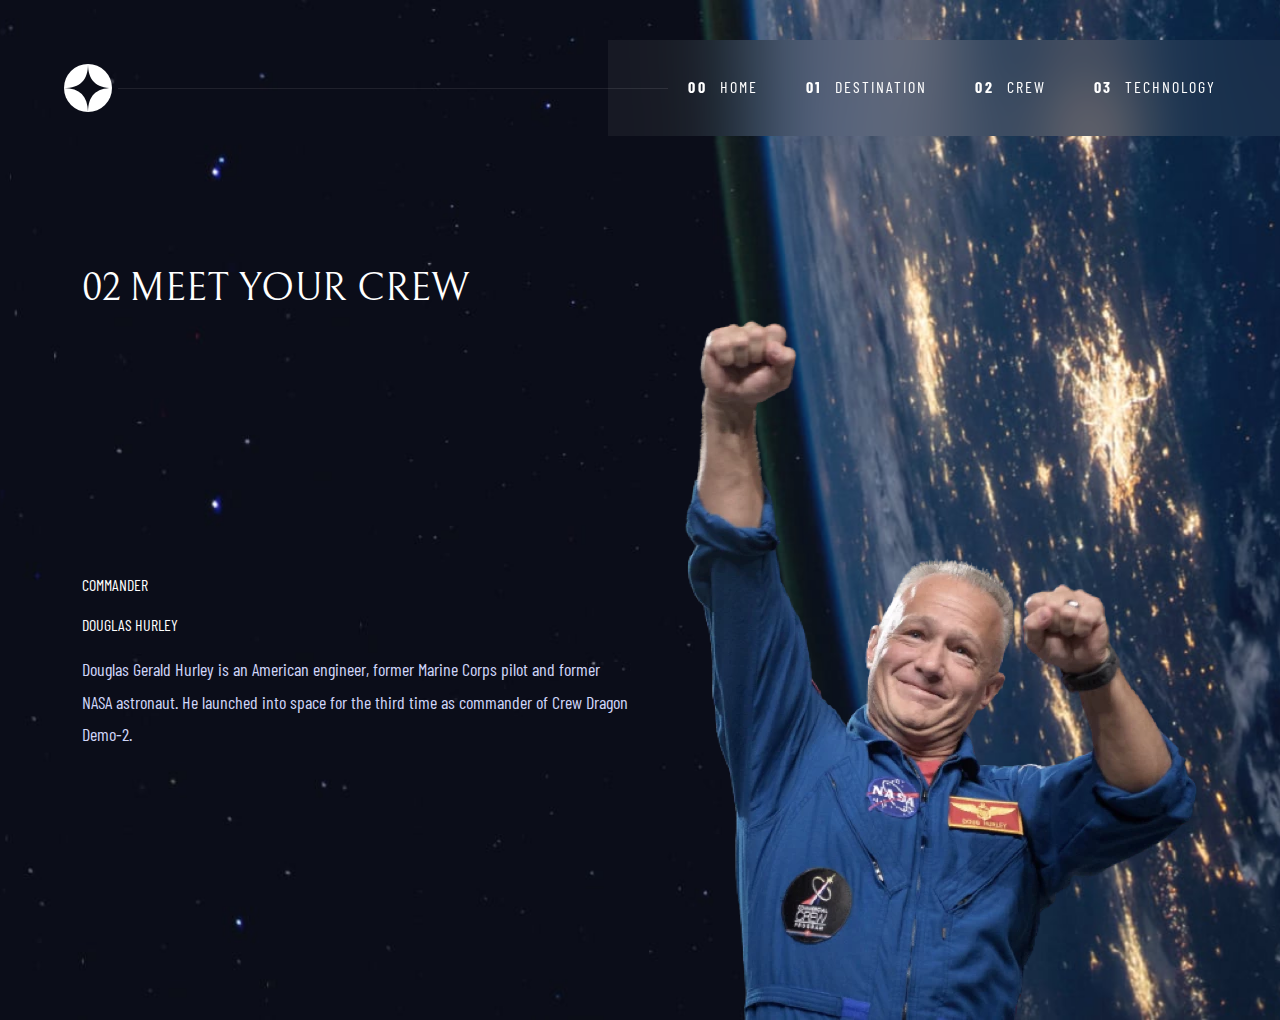
==== crew.html @ 9707c7c6 "adiciona página crew.html com informações sobre a tripulação e estrutura de navegação" ====
<!DOCTYPE html>
<html lang="pt-BR">

<head>
  <meta charset="UTF-8">
  <meta name="viewport" content="width=device-width, initial-scale=1.0">
  <link href="https://cdn.jsdelivr.net/npm/bootstrap@5.3.3/dist/css/bootstrap.min.css" rel="stylesheet"
    integrity="sha384-QWTKZyjpPEjISv5WaRU9OFeRpok6YctnYmDr5pNlyT2bRjXh0JMhjY6hW+ALEwIH" crossorigin="anonymous">
  <link rel="stylesheet" href="assets/css/main.css">
  <link rel="icon" type="image/png" sizes="32x32" href="./assets/image/shared/logo.svg">
  <title>Crew</title>
  <!-- <link rel="stylesheet" href="assets/css/style.css"> -->

</head>

<body class="crew__bg container-fluid p-0">
  <main>
    <header>
      <div class="content_nav">
        <div class="container_img">
          <a class="navbar-brand" href="#">
            <img src="./assets/image/shared/logo.svg" alt="Star">
          </a>
          <div class="line"></div>
        </div>
        <div class="nav nav-underline">
          <div class="nav_states">
            <a class="nav-link" href="index.html"><span class="num">00</span>Home</a>
          </div>
          <div class="nav_states">
            <a class="nav-link" href="destination.html"><span class="num">01</span>Destination</a>
          </div>
          <div class="nav_states">
            <a class="nav-link" aria-current="page" href="crew.html"><span class="num">02</span>Crew</a>
          </div>
          <div class="nav_states">
            <a class="nav-link" href="technology.html"><span class="num">03</span>Technology</a>
          </div>
        </div>
      </div>
    </header>

    <section class="container container_crew text-start">
      <!-- COMMANDER -->
      <section class="crewA" id="commander">
        <div class="subtitle_desination">
          <h1 class="text-start text-uppercase title_destination"><span class="number me-2">02</span>MEET YOUR CREW</h1>
        </div>
        <div class="row content__crew justify-content-between">
          <div class="col-6">
            <p class="position text-uppercase">Commander</p>
            <p class="text-start text-uppercase name">Douglas Hurley</p>
            <p class="text-start text_description">
              Douglas Gerald Hurley is an American engineer, former Marine Corps pilot and former NASA astronaut. He
              launched into space for the third time as commander of Crew Dragon Demo-2.
            </p>
          </div>
          <div class="col-6 text-end">
            <img class="img-fluid img img_crew" src="./assets/image/crew/image-douglas-hurley.webp"
              alt="Image of the moon">
          </div>
        </div>
      </section>

      <!-- MISSION SPECIALIST -->
      <section class="crewA" id="missionSpecialist" style="display: none;">
        <div class="subtitle_desination">
          <h1 class="text-start text-uppercase title_destination"><span class="number me-2">02</span>MEET YOUR CREW</h1>
        </div>
        <div class="row content__crew justify-content-between">
          <div class="col-6">
            <p class="position text-uppercase">Mission Specialist</p>
            <p class="text-start text-uppercase name">MARK SHUTTLEWORTH</p>
            <p class="text-start text_description">
              Mark Richard Shuttleworth is the founder and CEO of Canonical, the company behind the Linux-based Ubuntu
              operating system. Shuttleworth became the first South African to travel to space as a space tourist.
            </p>
          </div>
          <div class="col-6 text-end">
            <img class="img-fluid img img_crew" src="./assets/image/crew/image-mark-shuttleworth.png"
              alt="Image of the moon">
          </div>
        </div>
      </section>
      <!-- PILOT -->
      <section class="crewA" id="pilot" style="display: none;">
        <div class="subtitle_desination">
          <h1 class="text-start text-uppercase title_destination"><span class="number me-2">02</span>MEET YOUR CREW</h1>
        </div>
        <div class="row content__crew justify-content-between">
          <div class="col-6">
            <p class="position text-uppercase">Pilot</p>
            <p class="text-start text-uppercase name">Victor Glover</p>
            <p class="text-start text_description">
              Pilot on the first operational flight of the SpaceX Crew Dragon to the International Space Station. Glover
              is a commander in the U.S. Navy where he pilots an F/A-18.He was a crew member of Expedition 64, and
              served as a station systems flight engineer.
            </p>
          </div>
          <div class="col-6 text-end">
            <img class="img-fluid img img_crew img_pilot" src="./assets/image/crew/image-victor-glover.png"
              alt="Image of the moon">
          </div>
        </div>
      </section>
      <!-- FLIGHT ENGINEER -->
      <section class="crewA" id="flightEngineer" style="display: none;">
        <div class="subtitle_desination">
          <h1 class="text-start text-uppercase title_destination"><span class="number me-2">02</span>MEET YOUR CREW</h1>
        </div>
        <div class="row content__crew justify-content-between">
          <div class="col-6">
            <p class="position text-uppercase">Flight Engineer</p>
            <p class="text-start text-uppercase name">Anousheh Ansari</p>
            <p class="text-start text_description">
              Anousheh Ansari is an Iranian American engineer and co-founder of Prodea Systems. Ansari was the fourth
              self-funded space tourist, the first self-funded woman to fly to the ISS, and the first Iranian in space.
            </p>
          </div>
          <div class="col-6 text-end">
            <img class="img-fluid img img_crew img_engineer" src="./assets/image/crew/image-anousheh-ansari.png"
              alt="Image of the moon">
          </div>
        </div>
      </section>

      <div class="carousel-indicators">
      <nav class="sub_nav" aria-label="...">
        <ul class="carousel-indicators">
          <a class="page-item nav-link active" id="commander-link"></a>
          <a class="page-item nav-link" id="missionSpecialist-link"></a>
          <a class="page-item nav-link" id="pilot-link"></a>
          <a class="page-item nav-link" id="flightEngineer-link"></a>
        </ul>
      </nav>
    </div>
    </section>

    </section>





















  </main>
  <script src="https://code.jquery.com/jquery-3.5.1.slim.min.js"></script>
  <script src="https://cdn.jsdelivr.net/npm/@popperjs/core@2.5.4/dist/umd/popper.min.js"></script>
  <script src="https://stackpath.bootstrapcdn.com/bootstrap/4.5.2/js/bootstrap.min.js"></script>
  <script src="assets/js/crew.js"></script>
</body>

</html>
---- assets/css/main.css ----
/* Importing CSS files from the assets/css folder */
@import url('variaveis.css');
@import url('index.css');
@import url('typography.css');
@import url('colors.css');
---- assets/css/style.css ----
body {
  background-image: url('../image/home/background-home-desktop.jpg');
  background-size: cover;
  background-repeat: no-repeat;
  background-position: center;
  color: var(--white);
  font-family: var(--font-barlow);
}

.content_nav {
  display: flex;
  justify-content: space-between;
  align-items: center;
  padding-top: 40px;
  align-items: center;
  gap: -32px;
  align-self: stretch;
}

.container_img {
  display: flex;
  padding-left: 64px;
  align-items: center;
  gap: 64px;
  flex: 1 0 0;
}

.nav {
  justify-content: flex-end;
  min-width: 664px;
  background: rgba(255, 255, 255, 0.05);
  backdrop-filter: blur(40px);
  padding: 0px var(--spacing-800);
  align-items: center;
  gap: var(--spacing-600, 48px);
  flex: 1 0 0;
}

.nav::after {

  content: '';
  height: 1px;
  flex: 1 0 0;
  opacity: 0.25;
  background: rgba(255, 255, 255, 0.349);
  backdrop-filter: blur(10px);
  display: block;
  position: absolute;
  top: 50%;
  left: -490px;
  width: 550px;
}

.navigation__links {
  display: flex;
}

.nav_states {
  display: flex;
  height: 96px;
  flex-direction: column;
  justify-content: center;
  align-items: flex-start;
  gap: var(--spacing-100, 8px);
  letter-spacing: 2px;
  color: white;


  .nav-link:hover {
    color: white;
    border-bottom: 3px solid rgba(255, 255, 255, 0.50);
  }

  .nav-link.active-white {
    color: white !important;
  }
}

.nav-link {
  display: flex;
  align-items: flex-start;
  gap: var(--spacing-150);
}

.nav-link:active {
  color: white;
  border-bottom: 3px solid rgba(255, 255, 255, 0.50);
}

.num {
  color: var(--white);
  font-size: var(--font-size-desktop-text-preset-8);
  font-weight: 700;
  letter-spacing: 2.7px;
}

.container {
  display: flex;
  flex-direction: column;
  justify-content: center;
  align-items: center;
  padding-top: 8rem;
}

.row {
  display: flex;
  justify-content: space-between;
  align-items: center;
  flex: 1 0 0;
}

.content_text {
  display: flex;
  flex-direction: column;
  justify-content: flex-end;
  height: 100%;
}

.title_home {
  font-family: var(--font-bellefair);
  font-size: var(--font-size-desktop-text-preset-1);
}

.subtitle_home {
  font-family: "Barlow Condensed";
  font-size: var(--font-size-desktop-text-preset-5);
  color: var(--blue-300);
  letter-spacing: 4px;
}

.description_home {
  color: var(--blue-300);
  font-family: var(--font-barlow);
  font-size: var(--font-size-desktop-text-preset-9);
  line-height: 180%;
}








.btn {
  display: flex;
  width: 272px;
  height: 272px;
  justify-content: center;
  align-items: center;
  gap: var(--spacing-100, 8px);
  float: right;
  border-radius: 50%;
  font-family: Bellefair;
  font-size: var(--font-size-desktop-text-preset-4);
  transition: all 0.3s ease;
  color: var(--blue-900);

}

.btn:hover {
  cursor: pointer;
  box-shadow: 0px 0px 0px 50px rgba(255, 255, 255, 0.145);
  border: 2px solid rgba(255, 255, 255, 0.10);
  background-color: var(--white);
  color: var(--blue-300);
}
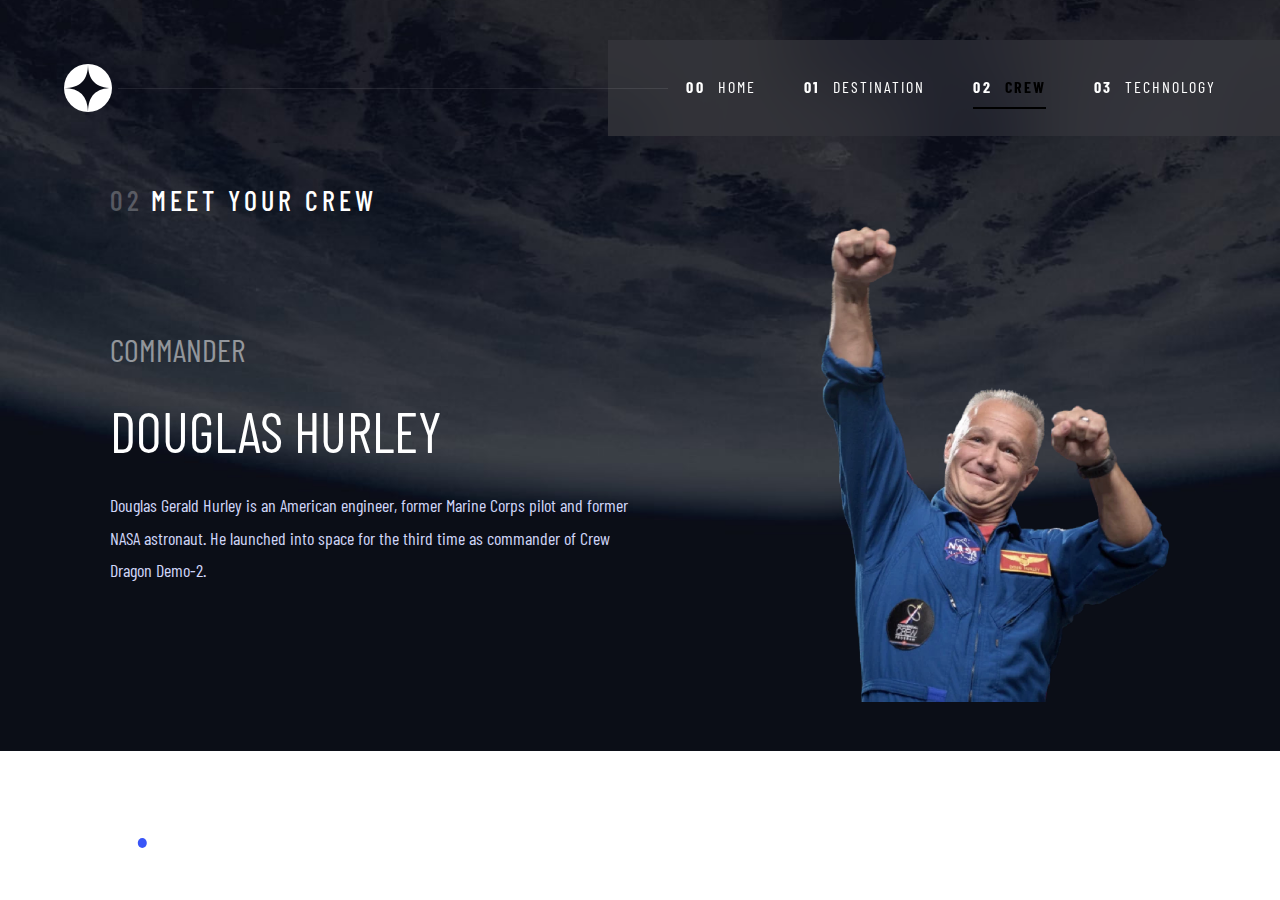
==== commit 305294cf: "atualiza a navegação e o layout das páginas HTML, ajustando classes de estilo e adicionando novas se" ====
--- a/crew.html
+++ b/crew.html
@@ -21,7 +21,6 @@
           <a class="navbar-brand" href="#">
             <img src="./assets/image/shared/logo.svg" alt="Star">
           </a>
-          <div class="line"></div>
         </div>
         <div class="nav nav-underline">
           <div class="nav_states">
@@ -31,7 +30,7 @@
             <a class="nav-link" href="destination.html"><span class="num">01</span>Destination</a>
           </div>
           <div class="nav_states">
-            <a class="nav-link" aria-current="page" href="crew.html"><span class="num">02</span>Crew</a>
+            <a class="nav-link active" aria-current="page" href="crew.html"><span class="num">02</span>Crew</a>
           </div>
           <div class="nav_states">
             <a class="nav-link" href="technology.html"><span class="num">03</span>Technology</a>
--- a/assets/css/main.css
+++ b/assets/css/main.css
@@ -1,5 +1,8 @@
 /* Importing CSS files from the assets/css folder */
 @import url('variaveis.css');
-@import url('index.css');
 @import url('typography.css');
-@import url('colors.css');
+/* @import url('colors.css'); */
+@import url('style.css');
+@import url('destination.css');
+@import url('crew.css');
+/*@import url('technology.css'); */--- a/assets/css/style.css
+++ b/assets/css/style.css
@@ -1,10 +1,15 @@
 body {
+  color: var(--white);
+  font-family: var(--font-barlow);
+  overflow: hidden;
+}
+
+.home {
   background-image: url('../image/home/background-home-desktop.jpg');
   background-size: cover;
   background-repeat: no-repeat;
   background-position: center;
-  color: var(--white);
-  font-family: var(--font-barlow);
+
 }
 
 .content_nav {
@@ -71,8 +76,9 @@
     border-bottom: 3px solid rgba(255, 255, 255, 0.50);
   }
 
-  .nav-link.active-white {
-    color: white !important;
+  .nav-link:active {
+    color: white;
+    border-bottom: 3px solid rgba(255, 255, 255, 0.50);
   }
 }
 
@@ -92,6 +98,11 @@
   font-size: var(--font-size-desktop-text-preset-8);
   font-weight: 700;
   letter-spacing: 2.7px;
+}
+
+
+.number {
+  opacity: 0.25;
 }
 
 .container {
